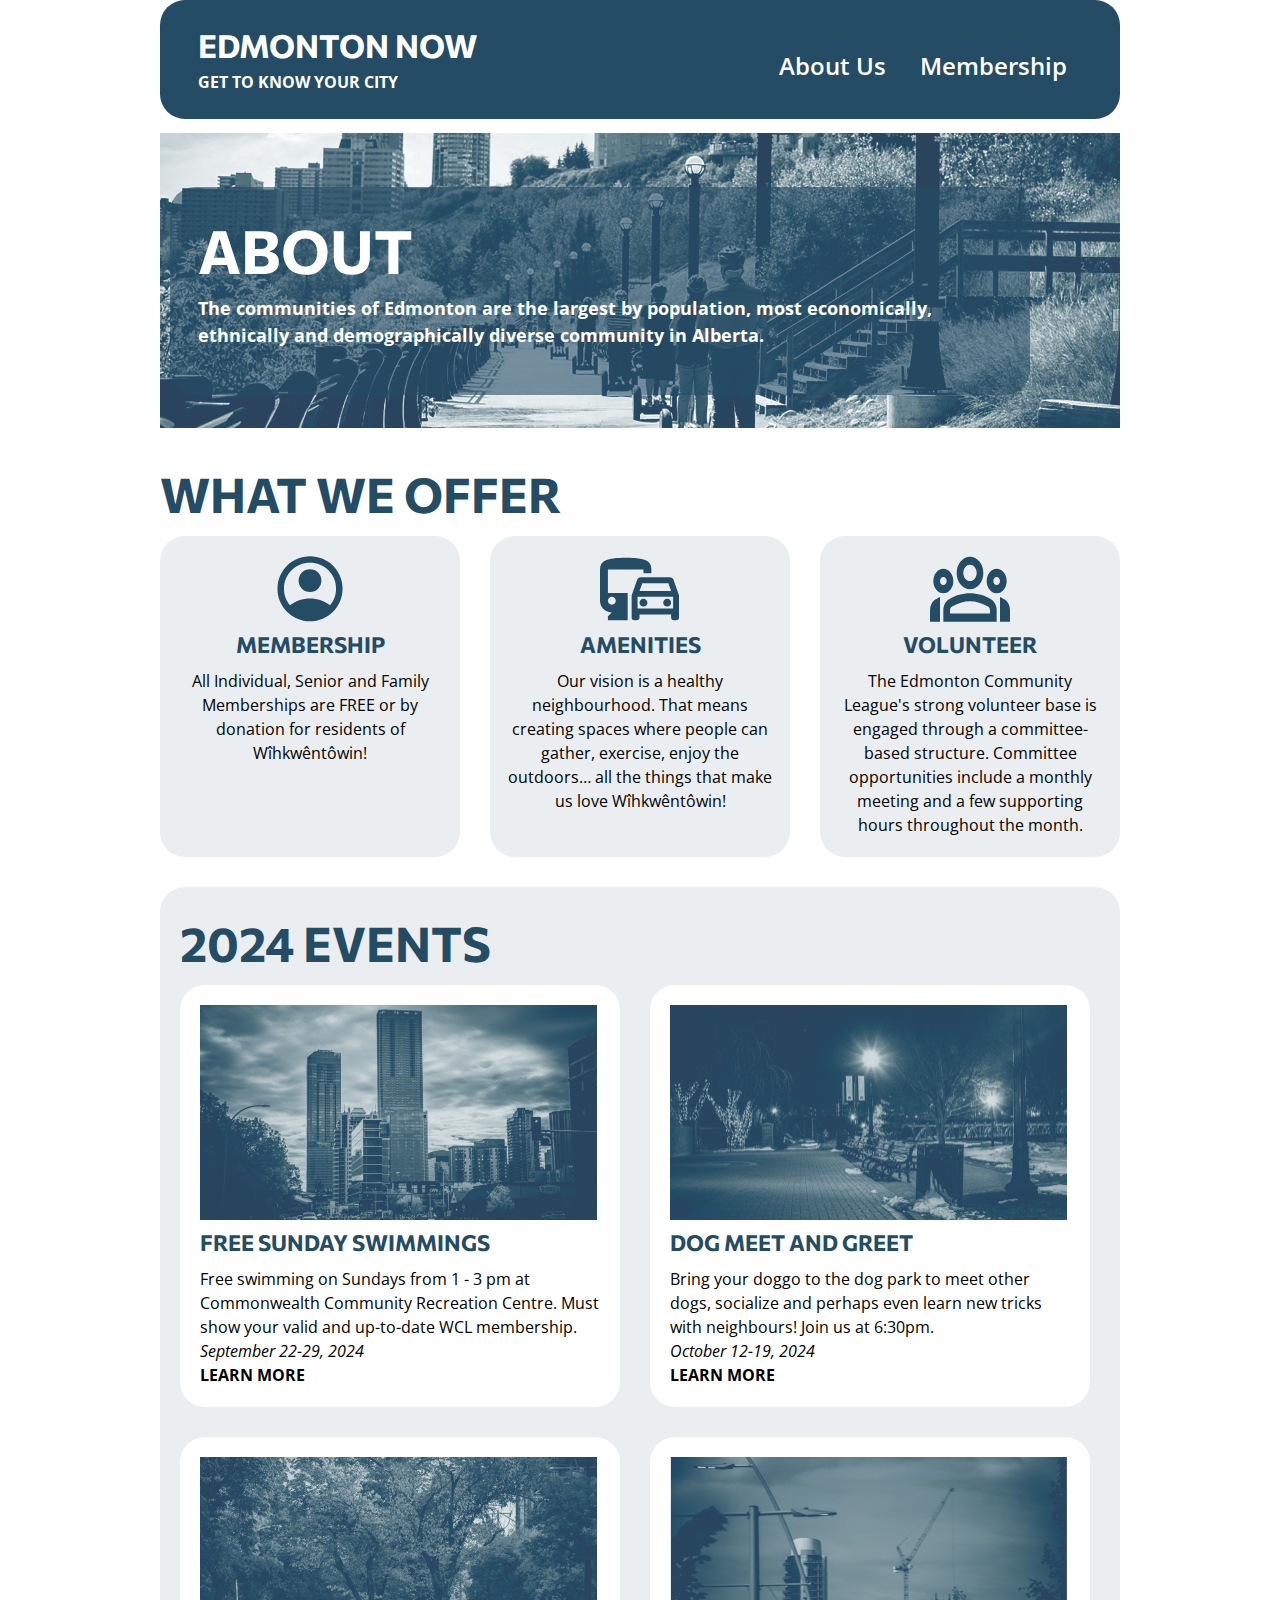
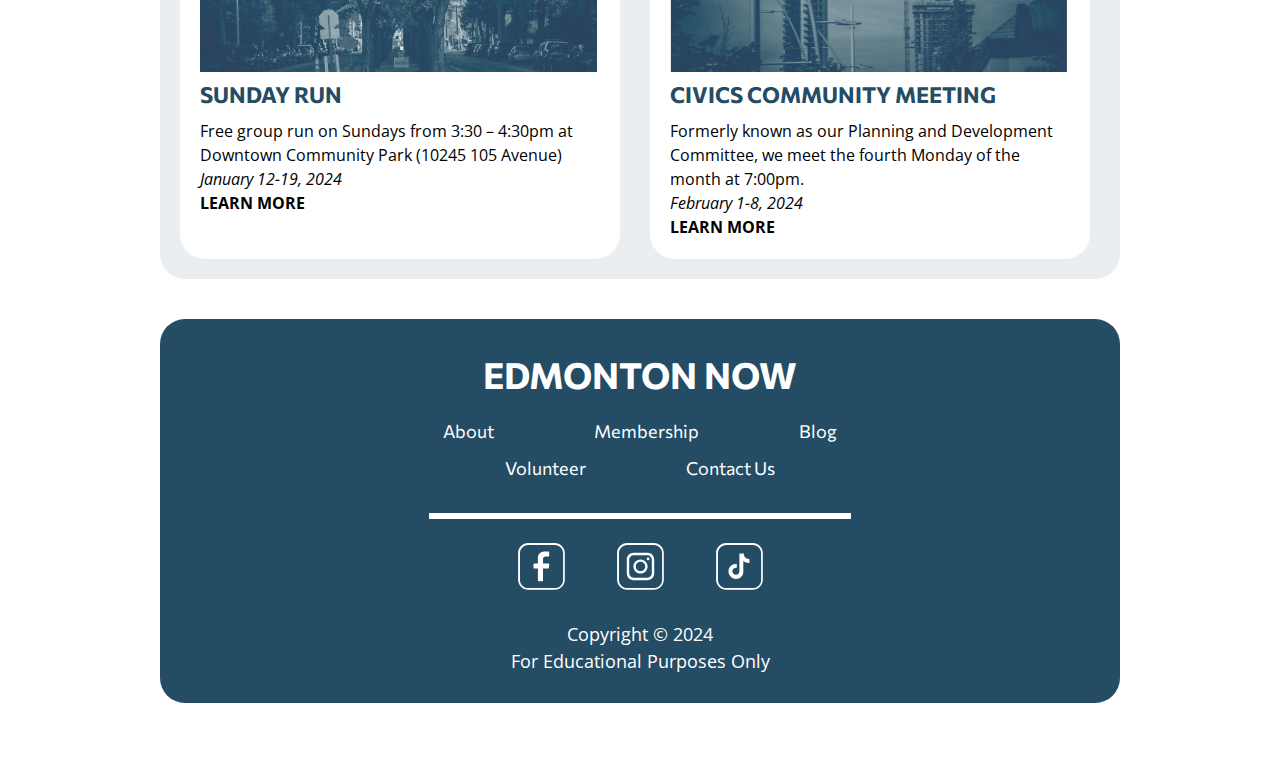
==== about.html @ b407b177 "Setup" ====
<!DOCTYPE html>
<html lang="en">
    <head>
        <meta charset="UTF-8">
        <meta name="viewport" content="width=device-width, initial-scale=1.0">
        <title>Edmonton Now - About Page</title>
        <link rel="preconnect" href="https://fonts.googleapis.com">
        <link rel="preconnect" href="https://fonts.gstatic.com" crossorigin>
        <link href="https://fonts.googleapis.com/css2?family=Commissioner:wght@100..900&family=Open+Sans:ital,wght@0,300..800;1,300..800&display=swap" rel="stylesheet">
        <link rel="stylesheet" href="css/reset.css">
        <link rel="stylesheet" href="css/styles.css">
    </head>
    
    <body>
        <div class="container">
            <header>
                <div class="title">
                    <h1><a href="index.html">Edmonton Now</a></h1>
                    <p>Get to know your city</p>
                </div>
                <nav>
                    <ul>
                        <li><a href="about.html">About Us</a></li>
                        <li><a href="membership.html">Membership</a></li>
                    </ul>
                </nav>
            </header>

            <main>
                <section class="banner">
                    <div class="veil">
                        <h2>About</h2>
                        <p>The communities of Edmonton are the largest by population, most economically, ethnically and demographically diverse community in Alberta.</p>
                    </div>
                </section>

                <section>
                    <h3>What We Offer</h3>
                    <div class="offers">
                        <section>
                            <img src="img/icon-membership.svg" alt="Membership icon." width="80" height="66">
                            <h4>Membership</h4>
                            <p>All Individual, Senior and Family Memberships are FREE or by donation for residents of Wîhkwêntôwin!</p>
                        </section>
                        <section>
                            <img src="img/icon-amenities.svg" alt="Amenities icon." width="80" height="66">
                            <h4>Amenities</h4>
                            <p>Our vision is a healthy neighbourhood. That means creating spaces where people can gather, exercise, enjoy the outdoors… all the things that make us love Wîhkwêntôwin!</p>
                        </section>
                        <section>
                            <img src="img/icon-volunteer.svg" alt="Volunteer icon." width="80" height="66">
                            <h4>Volunteer</h4>
                            <p>The Edmonton Community League's strong volunteer base is engaged through a committee-based structure. Committee opportunities include a monthly meeting and a few supporting hours throughout the month.</p>
                        </section>
                    </div>
                </section>

                <section class="event-box">
                    <h3>2024 Events</h3>
                    <div class="events">
                        <section>
                            <img src="img/about-swimming.jpg" alt="Membership icon." width="397" height="215">
                            <div class="flex-column">
                                <h4>Free Sunday Swimmings</h4>
                                <p>Free swimming on Sundays from 1 - 3 pm at Commonwealth Community Recreation Centre. Must show your valid and up-to-date WCL membership.</p>
                                <div class="italics"><p>September 22-29, 2024</p></div>
                                <div class="more"><p>Learn More</p></div>
                            </div>
                        </section>
                        <section>
                            <img src="img/about-dogs.jpg" alt="Amenities icon." width="397" height="215">
                            <div class="flex-column">
                                <h4>Dog Meet and Greet</h4>
                                <p>Bring your doggo to the dog park to meet other dogs, socialize and perhaps even learn new tricks with neighbours! Join us at 6:30pm.</p>
                                <div class="italics"><p>October 12-19, 2024</p></div>
                                <div class="more"><p>Learn More</p></div>
                            </div>
                        </section>
                        <section>
                            <img src="img/about-run.jpg" alt="Volunteer icon." width="397" height="215">
                            <div class="flex-column">
                                <h4>Sunday Run</h4>
                                <p>Free group run on Sundays from 3:30 – 4:30pm at Downtown Community Park (10245 105 Avenue)</p>
                                <div class="italics"><p>January 12-19, 2024</p></div>
                                <div class="more"><p>Learn More</p></div>
                            </div>
                        </section>
                        <section>
                            <img src="img/about-meetings.jpg" alt="Volunteer icon." width="397" height="215">
                            <div class="flex-column">
                                <h4>Civics Community Meeting</h4>
                                <p>Formerly known as our Planning and Development Committee, we meet the fourth Monday of the month at 7:00pm.</p>
                                <div class="italics"><p>February 1-8, 2024</p></div>
                                <div class="more"><p>Learn More</p></div>
                            </div>
                        </section>
                    </div>
                </section>
            </main>

            <footer>
                <h2>Edmonton Now</h2>
                <div class="footer-nav">
                    <ul>
                        <li><a href="#">About</a></li>
                        <li><a href="#">Membership</a></li>
                        <li><a href="#">Blog</a></li>
                    </ul>
                    <ul>
                        <li><a href="#">Volunteer</a></li>
                        <li><a href="#">Contact Us</a></li>
                    </ul>
                </div>
                <hr>
                <ul>
                    <li><a href="#"><img src="img/icon-facebook.svg" width="47" height="47" alt="Facebook icon."></a></li>
                    <li><a href="#"><img src="img/icon-instagram.svg" width="47" height="47" alt="Instagram icon."></a></li>
                    <li><a href="#"><img src="img/icon-tiktok.svg" width="47" height="47" alt="Tiktok icon."></a></li>
                </ul>
                <div class="copyright">
                    <p>Copyright © 2024</p>
                    <p>For Educational Purposes Only</p>
                </div>
            </footer>
        </div>
    </body>
</html>
---- css/styles.css ----
/* Defaults */
body {
    font-size: 100%;
    font-family: "Open Sans", sans-serif;
    font-weight: 400;
}

.container {
    width: 960px;
    margin: 0 auto;
}

/* Element Selectors */
header {
    background-color: #254C65;
    padding: 21px 38px 25px 38px;
    display: flex;
    align-items: center;
    justify-content: space-between;
    border-radius: 25px;
    margin-bottom: 14px;
}

main {
    margin-bottom: 40px;
}

h2 {
    font-size: 60px;
    font-weight: 700;
    font-family: 'Commissioner', sans-serif;
    line-height: 90px;
    color: #FFFFFF;
    text-transform: uppercase;
}

h3 {
    font-size: 48px;
    font-weight: 700;
    font-family: 'Commissioner', sans-serif;
    line-height: 72px;
    color: #254C65;
    text-transform: uppercase;
    margin-bottom: 6px;
}

h4 {
    font-size: 22px;
    font-weight: 700;
    font-family: 'Commissioner', sans-serif;
    line-height: 33px;
    color: #254C65;
    text-transform: uppercase;
    margin-bottom: 8px;
}

img {
    display: inline-block;
    border: none;
}

article {
    display: flex;
    background-color: #FFFFFF;
    padding: 33px 21px 18px 21px;
    margin-bottom: 29px;
    border-radius: 25px;
    gap: 30px;
}

figure {
    padding: 0px 30px 0px 30px;
}

figcaption {
    font-size: 16px;
    font-style: italic;
    font-family: 'Open Sans', sans-serif;
    line-height: 24px;
    text-align: center;
}

table {
    width: 100%;
    margin-bottom: 30px;
}

table, th, td {
    border: 1px solid;
    border-width: 2px;
    border-collapse: collapse;
    padding-top: 12px;
    padding-bottom: 12px;
    table-layout: fixed;
    text-align: center;
}

button {
    background-color: #254C65;
    border: none;
    border-radius: 25px;
    color: #FFFFFF;
    font-weight: 700;
    font-size: 18px;
    line-height: 45px;
    padding: 0px 27px 0px 27px;
}

footer {
    background-color: #254C65;
    padding: 28px 0px 28px 0px;
    display: flex;
    flex-direction: column;
    flex-wrap: wrap;
    align-items: center;
    justify-content: space-between;
    border-radius: 25px;
    margin-bottom: 60px;
}

form {
    margin: 0px 86px 0px 86px;
    text-align: center;
}

form h4 {
    padding-left: 14px;
    text-align: left;
}

fieldset {
    border: none;
    display: flex;
    flex-wrap: wrap;
    gap: 30px;
}

span {
    color: red;
}

input {
    width: 630px;
    height: 40px;
}

input[type=submit] {
    background-color: #254C65;
    border: none;
    border-radius: 25px;
    color: #FFFFFF;
    font-weight: 700;
    font-size: 18px;
    line-height: 45px;
    padding: 0px 27px 0px 27px;
    width: 260px;
    margin-top: 42px
}

label {
    display: block;
    text-align: left;
    margin-bottom: 7px;
}

/* Descendant Selectors */
header p {
    font-weight: 700;
}

header nav ul {
    display: flex;
    column-gap: 34px;
    padding-right: 15px;
    padding-top: 20px;
}

header nav a {
    font-size: 24px;
    font-weight: 600;
    line-height: 24px;
    color: #FFFFFF;
    text-decoration: none;
}

h1 a {
    font-family: 'Commissioner', sans-serif;
    color: #FFFFFF;
    text-decoration: none;
}

article p {
    font-size: 18px;
}

footer p {
    color: white;
    font-size: 18px;
}

footer h2 {
    font-size: 36px;
    line-height: 54px;
    margin-bottom: 18px;
}

footer ul {
    display: flex;
    flex-wrap: wrap;
    justify-content: center;
    margin-bottom: 10px;
    gap: 52px;
}

footer ul a {
    color: white;
    font-family: 'Commissioner', sans-serif;
    text-decoration: none;
    line-height: 24px;
    font-size: 18px;
}

footer hr {
    text-align: center;
    border: 3px solid #FFFFFF;
    width: 416px;
    margin-top: 20px;
    margin-bottom: 24px;
}

/* Class Selectors */
.title {
    text-transform: uppercase;
    color: #FFFFFF;
}

.banner {
    background-color: darkslateblue;
    background-image: url(../img/banner-index.jpg);
    background-repeat: no-repeat;
    background-size: contain;
    background-size: cover;
    padding: 54px 90px 33px 10px;
    margin-bottom: 30px;
}

.veil {
    background-color: rgba(37, 76, 101, .6);
    padding: 18px 16px 46px 28px;
    border-radius: 25px;
}

.blogs {
    background-color: #EAEEF0;
    padding: 14px 26px 26px 26px;
    margin-bottom: 19px;
    border-radius: 25px;
}

.gardens {
    display: flex;
    padding: 11px 21px 0px 21px;
}

.flex-column {
    flex-direction: column;
}

.more {
    font-weight: 700;
    text-transform: uppercase;
}

.footer-nav ul {
    gap: 100px;
    margin-bottom: 12px;
}

.copyright {
    margin-top: 15px;
    text-align: center;
}

.offers {
    display: flex;
    gap: 30px;
    margin-bottom: 30px;
}

.offers section {
    text-align: center;
    text-align: center;
    background-color: #EAEEF0;
    border-radius: 25px;
    width: 300px;
    padding: 20px 17px 20px 17px;
}

.events {
    display: flex;
    flex-wrap: wrap;
    gap: 30px;
}

.events section {
    background-color: #FFFFFF;
    border-radius: 25px;
    width: 400px;
    padding: 20px 20px 20px 20px;
}

.event-box {
    background-color: #EAEEF0;
    padding: 20px 20px 20px 20px;
    margin-bottom: 19px;
    border-radius: 25px;
    gap: 20px;
}

.italics {
    font-style: italic;
}

.signup {
    background-color: #EAEEF0;
    padding: 16px 21px 53px 21px;
    border-radius: 25px;
}

.smallbox input {
    width: 296px;
}

/* Pseudo-Class Selectors */
header nav a:hover {
    text-decoration: underline;
}

button:hover {
    background-color: #FFFFFF;
    border: 2px solid #254C65;
    border-radius: 25px;
    color: #254C65;
    font-weight: 700;
    font-size: 18px;
    line-height: 42px;
    padding: 0px 25px 0px 25px;
}

.more p:hover {
    text-decoration: underline;
    text-decoration-thickness: 2px;
}

footer ul a:hover {
    color: #78DCFF;
}

input[type=submit]:hover {
    background-color: #FFFFFF;
    border: 2px solid #254C65;
    border-radius: 25px;
    color: #254C65;
    font-weight: 700;
    font-size: 18px;
    line-height: 42px;
    padding: 0px 25px 0px 25px;
}

/* Element Class Selectors */
.veil p {
    font-size: 18px;
    font-weight: 700;
    line-height: 27px;
    color: #FFFFFF;
}

/* Descendant Combinators */
section.gardens p {
    font-size: 18px;
    margin-bottom: 14px;
}
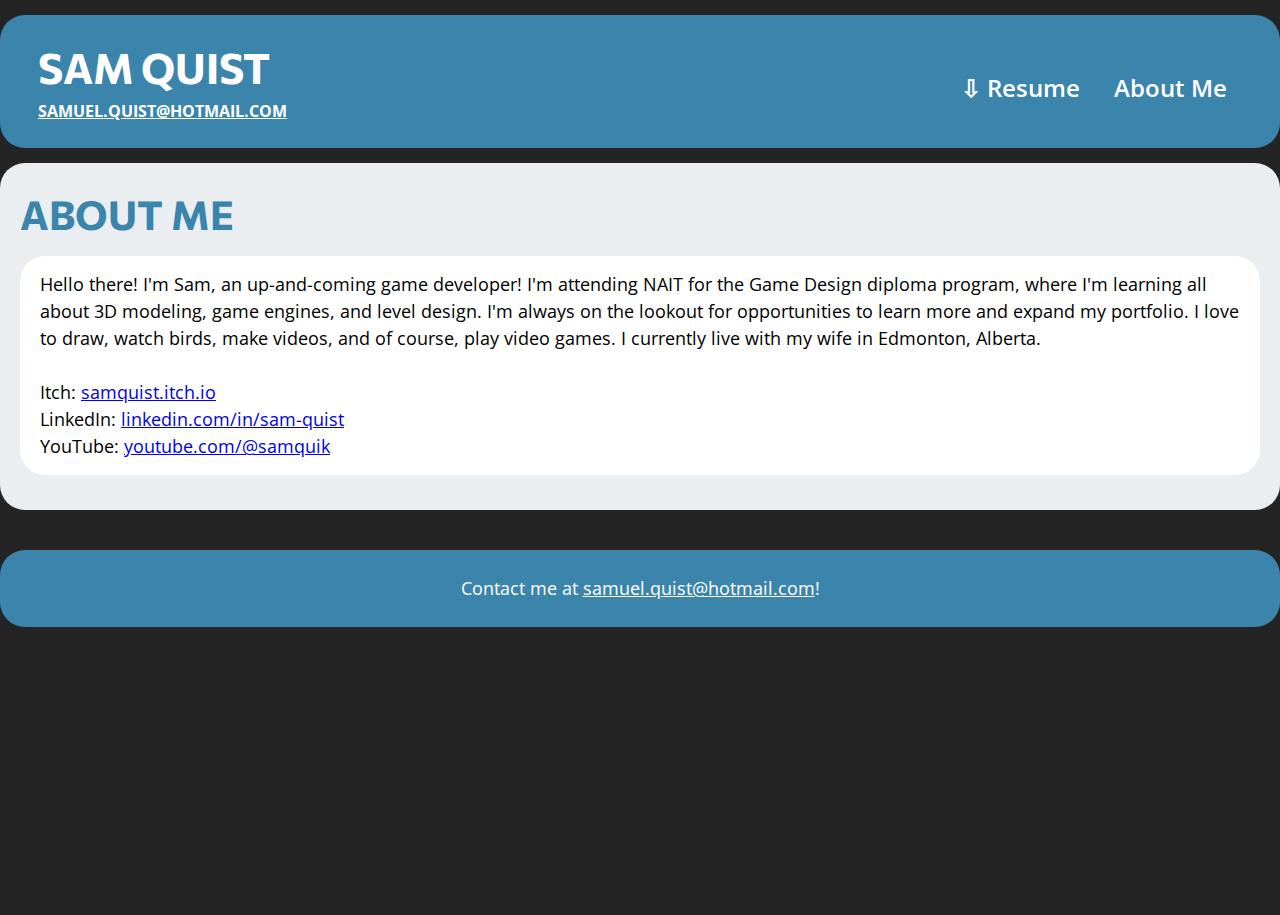
==== commit 0f223b83: "Update" ====
--- a/about.html
+++ b/about.html
@@ -3,7 +3,7 @@
     <head>
         <meta charset="UTF-8">
         <meta name="viewport" content="width=device-width, initial-scale=1.0">
-        <title>Edmonton Now - About Page</title>
+        <title>Sam Quist | Portfolio</title>
         <link rel="preconnect" href="https://fonts.googleapis.com">
         <link rel="preconnect" href="https://fonts.gstatic.com" crossorigin>
         <link href="https://fonts.googleapis.com/css2?family=Commissioner:wght@100..900&family=Open+Sans:ital,wght@0,300..800;1,300..800&display=swap" rel="stylesheet">
@@ -15,113 +15,35 @@
         <div class="container">
             <header>
                 <div class="title">
-                    <h1><a href="index.html">Edmonton Now</a></h1>
-                    <p>Get to know your city</p>
+                    <h1><a href="index.html">Sam Quist</a></h1>
+                    <p><a href="samuel.quist@hotmail.com">samuel.quist@hotmail.com</a></p>
                 </div>
                 <nav>
                     <ul>
-                        <li><a href="about.html">About Us</a></li>
-                        <li><a href="membership.html">Membership</a></li>
+                        <li><a href="Quist,Sam-Resume.pdf" download="Quist, Sam - Resume.pdf">⇩ Resume</a></li>
+                        <li><a href="about.html">About Me</a></li>
                     </ul>
                 </nav>
             </header>
 
             <main>
-                <section class="banner">
-                    <div class="veil">
-                        <h2>About</h2>
-                        <p>The communities of Edmonton are the largest by population, most economically, ethnically and demographically diverse community in Alberta.</p>
-                    </div>
-                </section>
-
                 <section>
-                    <h3>What We Offer</h3>
-                    <div class="offers">
-                        <section>
-                            <img src="img/icon-membership.svg" alt="Membership icon." width="80" height="66">
-                            <h4>Membership</h4>
-                            <p>All Individual, Senior and Family Memberships are FREE or by donation for residents of Wîhkwêntôwin!</p>
-                        </section>
-                        <section>
-                            <img src="img/icon-amenities.svg" alt="Amenities icon." width="80" height="66">
-                            <h4>Amenities</h4>
-                            <p>Our vision is a healthy neighbourhood. That means creating spaces where people can gather, exercise, enjoy the outdoors… all the things that make us love Wîhkwêntôwin!</p>
-                        </section>
-                        <section>
-                            <img src="img/icon-volunteer.svg" alt="Volunteer icon." width="80" height="66">
-                            <h4>Volunteer</h4>
-                            <p>The Edmonton Community League's strong volunteer base is engaged through a committee-based structure. Committee opportunities include a monthly meeting and a few supporting hours throughout the month.</p>
-                        </section>
-                    </div>
-                </section>
-
-                <section class="event-box">
-                    <h3>2024 Events</h3>
-                    <div class="events">
-                        <section>
-                            <img src="img/about-swimming.jpg" alt="Membership icon." width="397" height="215">
-                            <div class="flex-column">
-                                <h4>Free Sunday Swimmings</h4>
-                                <p>Free swimming on Sundays from 1 - 3 pm at Commonwealth Community Recreation Centre. Must show your valid and up-to-date WCL membership.</p>
-                                <div class="italics"><p>September 22-29, 2024</p></div>
-                                <div class="more"><p>Learn More</p></div>
-                            </div>
-                        </section>
-                        <section>
-                            <img src="img/about-dogs.jpg" alt="Amenities icon." width="397" height="215">
-                            <div class="flex-column">
-                                <h4>Dog Meet and Greet</h4>
-                                <p>Bring your doggo to the dog park to meet other dogs, socialize and perhaps even learn new tricks with neighbours! Join us at 6:30pm.</p>
-                                <div class="italics"><p>October 12-19, 2024</p></div>
-                                <div class="more"><p>Learn More</p></div>
-                            </div>
-                        </section>
-                        <section>
-                            <img src="img/about-run.jpg" alt="Volunteer icon." width="397" height="215">
-                            <div class="flex-column">
-                                <h4>Sunday Run</h4>
-                                <p>Free group run on Sundays from 3:30 – 4:30pm at Downtown Community Park (10245 105 Avenue)</p>
-                                <div class="italics"><p>January 12-19, 2024</p></div>
-                                <div class="more"><p>Learn More</p></div>
-                            </div>
-                        </section>
-                        <section>
-                            <img src="img/about-meetings.jpg" alt="Volunteer icon." width="397" height="215">
-                            <div class="flex-column">
-                                <h4>Civics Community Meeting</h4>
-                                <p>Formerly known as our Planning and Development Committee, we meet the fourth Monday of the month at 7:00pm.</p>
-                                <div class="italics"><p>February 1-8, 2024</p></div>
-                                <div class="more"><p>Learn More</p></div>
-                            </div>
-                        </section>
-                    </div>
+                    <section class="blogs">
+                        <h3>About Me</h3>
+                            <article>
+                                <p>Hello there! I'm Sam, an up-and-coming game developer! I'm attending NAIT for the Game Design diploma program, where I'm learning all about 3D modeling, game engines, and level design. I'm always on the lookout for opportunities to learn more and expand my portfolio. I love to draw, watch birds, make videos, and of course, play video games. I currently live with my wife in Edmonton, Alberta.
+                                    <br/><br/>Itch: <a href="https://samquist.itch.io/">samquist.itch.io</a>
+                                    <br/>LinkedIn: <a href="https://www.linkedin.com/in/sam-quist/">linkedin.com/in/sam-quist</a>
+                                    <br/>YouTube: <a href="https://www.youtube.com/@samquik">youtube.com/@samquik</a></p>
+                            </article>
+                    </section>
                 </section>
             </main>
 
             <footer>
-                <h2>Edmonton Now</h2>
-                <div class="footer-nav">
-                    <ul>
-                        <li><a href="#">About</a></li>
-                        <li><a href="#">Membership</a></li>
-                        <li><a href="#">Blog</a></li>
-                    </ul>
-                    <ul>
-                        <li><a href="#">Volunteer</a></li>
-                        <li><a href="#">Contact Us</a></li>
-                    </ul>
-                </div>
-                <hr>
-                <ul>
-                    <li><a href="#"><img src="img/icon-facebook.svg" width="47" height="47" alt="Facebook icon."></a></li>
-                    <li><a href="#"><img src="img/icon-instagram.svg" width="47" height="47" alt="Instagram icon."></a></li>
-                    <li><a href="#"><img src="img/icon-tiktok.svg" width="47" height="47" alt="Tiktok icon."></a></li>
-                </ul>
-                <div class="copyright">
-                    <p>Copyright © 2024</p>
-                    <p>For Educational Purposes Only</p>
-                </div>
+                <p>Contact me at <a href="samuel.quist@hotmail.com">samuel.quist@hotmail.com</a>!</p>
             </footer>
+
         </div>
     </body>
 </html>--- a/css/styles.css
+++ b/css/styles.css
@@ -3,22 +3,24 @@
     font-size: 100%;
     font-family: "Open Sans", sans-serif;
     font-weight: 400;
+    background-color: #242424;
 }
 
 .container {
-    width: 960px;
+    width: 1280px;
     margin: 0 auto;
 }
 
 /* Element Selectors */
 header {
-    background-color: #254C65;
+    background-color: #3b85ad;
     padding: 21px 38px 25px 38px;
     display: flex;
     align-items: center;
     justify-content: space-between;
     border-radius: 25px;
-    margin-bottom: 14px;
+    margin-bottom: 15px;
+    margin-top: 15px;
 }
 
 main {
@@ -35,11 +37,11 @@
 }
 
 h3 {
-    font-size: 48px;
+    font-size: 40px;
     font-weight: 700;
     font-family: 'Commissioner', sans-serif;
     line-height: 72px;
-    color: #254C65;
+    color: #3b85ad;
     text-transform: uppercase;
     margin-bottom: 6px;
 }
@@ -49,7 +51,7 @@
     font-weight: 700;
     font-family: 'Commissioner', sans-serif;
     line-height: 33px;
-    color: #254C65;
+    color: #3b85ad;
     text-transform: uppercase;
     margin-bottom: 8px;
 }
@@ -59,108 +61,39 @@
     border: none;
 }
 
+article ul {
+  /* user-agent styles */
+  display: block;
+  list-style-type: disc;
+  margin-block-start: 1em;
+  margin-block-end: 1em;
+  padding-inline-start: 30px;
+}
+
+li {
+  display: list-item;
+  text-align: match-parent;
+}
+
 article {
     display: flex;
     background-color: #FFFFFF;
-    padding: 33px 21px 18px 21px;
-    margin-bottom: 29px;
+    padding: 15px 20px 15px 20px;
+    margin-bottom: 20px;
     border-radius: 25px;
     gap: 30px;
 }
 
-figure {
-    padding: 0px 30px 0px 30px;
-}
-
-figcaption {
-    font-size: 16px;
-    font-style: italic;
-    font-family: 'Open Sans', sans-serif;
-    line-height: 24px;
-    text-align: center;
-}
-
-table {
-    width: 100%;
-    margin-bottom: 30px;
-}
-
-table, th, td {
-    border: 1px solid;
-    border-width: 2px;
-    border-collapse: collapse;
-    padding-top: 12px;
-    padding-bottom: 12px;
-    table-layout: fixed;
-    text-align: center;
-}
-
-button {
-    background-color: #254C65;
-    border: none;
-    border-radius: 25px;
-    color: #FFFFFF;
-    font-weight: 700;
-    font-size: 18px;
-    line-height: 45px;
-    padding: 0px 27px 0px 27px;
-}
-
 footer {
-    background-color: #254C65;
-    padding: 28px 0px 28px 0px;
+    background-color: #3b85ad;
+    padding: 25px 0px 25px 0px;
     display: flex;
     flex-direction: column;
     flex-wrap: wrap;
     align-items: center;
     justify-content: space-between;
     border-radius: 25px;
-    margin-bottom: 60px;
-}
-
-form {
-    margin: 0px 86px 0px 86px;
-    text-align: center;
-}
-
-form h4 {
-    padding-left: 14px;
-    text-align: left;
-}
-
-fieldset {
-    border: none;
-    display: flex;
-    flex-wrap: wrap;
-    gap: 30px;
-}
-
-span {
-    color: red;
-}
-
-input {
-    width: 630px;
-    height: 40px;
-}
-
-input[type=submit] {
-    background-color: #254C65;
-    border: none;
-    border-radius: 25px;
-    color: #FFFFFF;
-    font-weight: 700;
-    font-size: 18px;
-    line-height: 45px;
-    padding: 0px 27px 0px 27px;
-    width: 260px;
-    margin-top: 42px
-}
-
-label {
-    display: block;
-    text-align: left;
-    margin-bottom: 7px;
+    margin-bottom: 50px;
 }
 
 /* Descendant Selectors */
@@ -186,6 +119,11 @@
 h1 a {
     font-family: 'Commissioner', sans-serif;
     color: #FFFFFF;
+    font-size: 42px;
+    text-decoration: none;
+}
+
+h4 a {
     text-decoration: none;
 }
 
@@ -196,6 +134,10 @@
 footer p {
     color: white;
     font-size: 18px;
+}
+
+footer a {
+    color: white;
 }
 
 footer h2 {
@@ -231,6 +173,10 @@
 /* Class Selectors */
 .title {
     text-transform: uppercase;
+    color: #FFFFFF;
+}
+
+.title a {
     color: #FFFFFF;
 }
 
@@ -252,7 +198,7 @@
 
 .blogs {
     background-color: #EAEEF0;
-    padding: 14px 26px 26px 26px;
+    padding: 15px 20px 15px 20px;
     margin-bottom: 19px;
     border-radius: 25px;
 }
